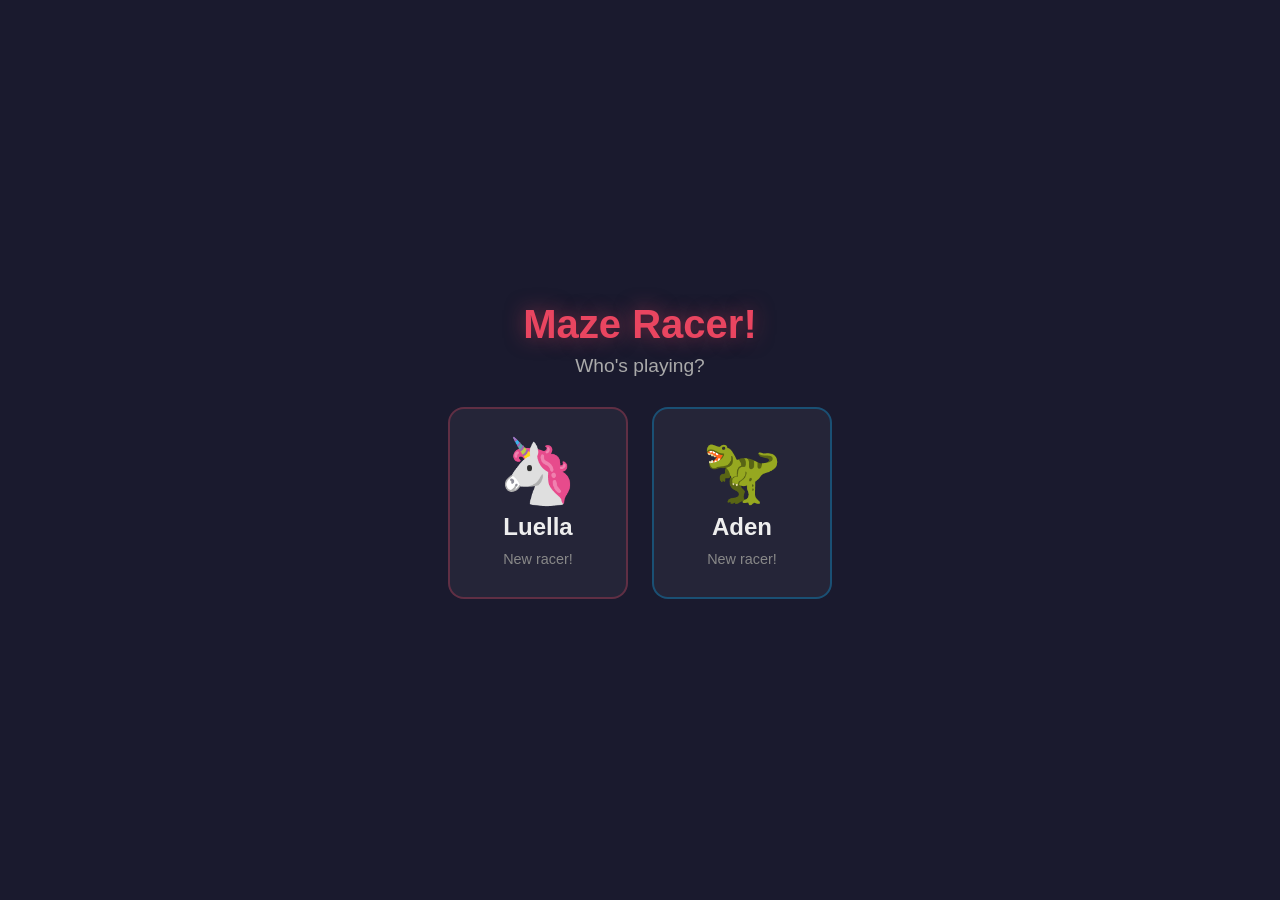
==== index.html @ b3b4258b "Restructure Maze Racer into multi-file project for iPad + GitHub Pages - Split single 896-line HTML " ====
<!DOCTYPE html>
<html lang="en">
<head>
  <meta charset="UTF-8">
  <meta name="viewport" content="width=device-width, initial-scale=1.0, viewport-fit=cover, user-scalable=no, maximum-scale=1">
  <meta name="apple-mobile-web-app-capable" content="yes">
  <meta name="apple-mobile-web-app-status-bar-style" content="black-translucent">
  <meta name="theme-color" content="#1a1a2e">
  <title>Maze Racer!</title>
  <link rel="stylesheet" href="css/styles.css">
</head>
<body>

  <!-- Profile Selection Screen -->
  <div id="profile-screen">
    <h1>Maze Racer!</h1>
    <p class="subtitle">Who's playing?</p>
    <div class="profile-cards">
      <button class="profile-card" data-profile="luella">
        <span class="profile-emoji">&#x1F984;</span>
        <span class="profile-name">Luella</span>
        <span class="profile-stats">New racer!</span>
      </button>
      <button class="profile-card" data-profile="aden">
        <span class="profile-emoji">&#x1F996;</span>
        <span class="profile-name">Aden</span>
        <span class="profile-stats">New racer!</span>
      </button>
    </div>
  </div>

  <!-- Game Container (hidden until profile is picked) -->
  <div id="game-container" class="hidden">
    <div id="header">
      <h1>Maze Racer!</h1>
      <div id="stats">
        Lv: <span id="level">1</span>
        &middot; Stars: <span id="stars">0</span>
        &middot; Time: <span id="timer">0s</span>
        &middot; Best: <span id="best">--</span>
      </div>
      <span id="profile-name"></span>
      <button id="switch-profile">Switch</button>
    </div>

    <canvas id="game" width="540" height="540"></canvas>
    <div id="message"></div>
    <div id="instructions">Use arrow keys or WASD to drive. Hold to go faster! Hit orange boost pads for TURBO!</div>

    <!-- D-Pad (hidden on non-touch devices) -->
    <div id="dpad-container" class="hidden">
      <button class="dpad-btn dpad-up" data-dir="up">&#x25B2;</button>
      <button class="dpad-btn dpad-left" data-dir="left">&#x25C0;</button>
      <div class="dpad-center">&#x25CF;</div>
      <button class="dpad-btn dpad-right" data-dir="right">&#x25B6;</button>
      <button class="dpad-btn dpad-down" data-dir="down">&#x25BC;</button>
    </div>
  </div>

  <script type="module" src="js/main.js"></script>
</body>
</html>
---- css/styles.css ----
/* styles.css — All styling: game, profiles, D-pad, responsive */

* { margin: 0; padding: 0; box-sizing: border-box; }

html, body {
  height: 100dvh;
  overflow: hidden;
  overscroll-behavior: none;
  -webkit-overflow-scrolling: none;
}

body {
  background: #1a1a2e;
  display: flex;
  flex-direction: column;
  align-items: center;
  font-family: 'Segoe UI', Tahoma, Geneva, Verdana, sans-serif;
  color: #eee;
  user-select: none;
  -webkit-user-select: none;
  -webkit-tap-highlight-color: transparent;
}

.hidden { display: none !important; }

/* ===== Profile Selection Screen ===== */
#profile-screen {
  display: flex;
  flex-direction: column;
  align-items: center;
  justify-content: center;
  height: 100dvh;
  width: 100%;
  padding: 20px;
}

#profile-screen h1 {
  color: #e94560;
  font-size: 2.5rem;
  margin-bottom: 8px;
  text-shadow: 0 0 20px rgba(233, 69, 96, 0.5);
}

.subtitle {
  color: #aaa;
  font-size: 1.2rem;
  margin-bottom: 30px;
}

.profile-cards {
  display: flex;
  gap: 24px;
  flex-wrap: wrap;
  justify-content: center;
}

.profile-card {
  background: rgba(255, 255, 255, 0.05);
  border: 2px solid rgba(255, 255, 255, 0.1);
  border-radius: 16px;
  padding: 30px 36px;
  cursor: pointer;
  display: flex;
  flex-direction: column;
  align-items: center;
  gap: 10px;
  min-width: 180px;
  transition: transform 0.2s, border-color 0.2s, box-shadow 0.2s;
  -webkit-appearance: none;
  appearance: none;
  font-family: inherit;
  color: inherit;
}

.profile-card:active {
  transform: scale(0.96);
}

.profile-card[data-profile="luella"] {
  border-color: rgba(233, 69, 96, 0.3);
}
.profile-card[data-profile="luella"]:hover,
.profile-card[data-profile="luella"]:active {
  border-color: #e94560;
  box-shadow: 0 0 25px rgba(233, 69, 96, 0.3);
}

.profile-card[data-profile="aden"] {
  border-color: rgba(0, 180, 255, 0.3);
}
.profile-card[data-profile="aden"]:hover,
.profile-card[data-profile="aden"]:active {
  border-color: #00b4ff;
  box-shadow: 0 0 25px rgba(0, 180, 255, 0.3);
}

.profile-emoji {
  font-size: 4rem;
  line-height: 1;
}

.profile-name {
  font-size: 1.5rem;
  font-weight: bold;
}

.profile-stats {
  font-size: 0.9rem;
  color: #888;
}

/* ===== Game Container ===== */
#game-container {
  display: flex;
  flex-direction: column;
  align-items: center;
  justify-content: flex-start;
  height: 100dvh;
  width: 100%;
  padding-top: 10px;
}

/* ===== Header / Stats Bar ===== */
#header {
  display: flex;
  align-items: center;
  justify-content: center;
  gap: 16px;
  flex-wrap: wrap;
  padding: 6px 16px;
  width: 100%;
  max-width: 720px;
}

#header h1 {
  color: #e94560;
  font-size: 1.5rem;
  text-shadow: 0 0 15px rgba(233, 69, 96, 0.4);
  margin-right: 4px;
}

#stats {
  font-size: 1rem;
  display: flex;
  gap: 14px;
  flex-wrap: wrap;
  align-items: center;
}

#stats span {
  color: #f5c518;
  font-weight: bold;
}

#profile-name {
  color: #aaa;
  font-size: 0.95rem;
}

#switch-profile {
  background: rgba(255, 255, 255, 0.08);
  border: 1px solid rgba(255, 255, 255, 0.15);
  border-radius: 6px;
  color: #aaa;
  font-size: 0.8rem;
  padding: 4px 10px;
  cursor: pointer;
  font-family: inherit;
  transition: background 0.2s;
}
#switch-profile:hover,
#switch-profile:active {
  background: rgba(255, 255, 255, 0.15);
  color: #fff;
}

/* ===== Canvas ===== */
#game {
  border: 3px solid #e94560;
  border-radius: 8px;
  box-shadow: 0 0 30px rgba(233, 69, 96, 0.3);
  margin-top: 8px;
  touch-action: none;
}

/* ===== Messages ===== */
#message {
  color: #f5c518;
  font-size: 1.2rem;
  margin-top: 8px;
  height: 30px;
  text-shadow: 0 0 10px rgba(245, 197, 24, 0.5);
  text-align: center;
}

#instructions {
  color: #666;
  font-size: 0.85rem;
  margin-top: 4px;
  text-align: center;
  padding: 0 20px;
}

/* ===== D-Pad ===== */
#dpad-container {
  display: grid;
  grid-template-areas:
    ".    up    ."
    "left center right"
    ".    down  .";
  grid-template-columns: 70px 70px 70px;
  grid-template-rows: 70px 70px 70px;
  gap: 4px;
  margin-top: 12px;
  z-index: 100;
  touch-action: none;
}

.dpad-btn {
  background: rgba(255, 255, 255, 0.12);
  border: 2px solid rgba(255, 255, 255, 0.2);
  border-radius: 12px;
  color: rgba(255, 255, 255, 0.6);
  font-size: 24px;
  display: flex;
  align-items: center;
  justify-content: center;
  cursor: pointer;
  -webkit-appearance: none;
  appearance: none;
  font-family: inherit;
  touch-action: none;
  transition: background 0.1s, border-color 0.1s;
}

.dpad-btn.active {
  background: rgba(233, 69, 96, 0.4);
  border-color: #e94560;
  color: #fff;
}

.dpad-up    { grid-area: up; }
.dpad-left  { grid-area: left; }
.dpad-right { grid-area: right; }
.dpad-down  { grid-area: down; }
.dpad-center {
  grid-area: center;
  display: flex;
  align-items: center;
  justify-content: center;
  color: rgba(255, 255, 255, 0.15);
  font-size: 20px;
}

/* ===== Responsive tweaks ===== */
@media (max-width: 400px) {
  #header h1 { font-size: 1.2rem; }
  #stats { font-size: 0.85rem; gap: 8px; }
  .profile-card { padding: 20px 24px; min-width: 140px; }
  .profile-emoji { font-size: 3rem; }
  .profile-name { font-size: 1.2rem; }
}

@media (max-height: 700px) {
  #game-container { padding-top: 4px; }
  #header { padding: 2px 10px; }
  #message { margin-top: 4px; height: 24px; font-size: 1rem; }
  #instructions { display: none; }
}

/* Hide instructions on touch devices */
@media (hover: none) and (pointer: coarse) {
  #instructions { display: none; }
}
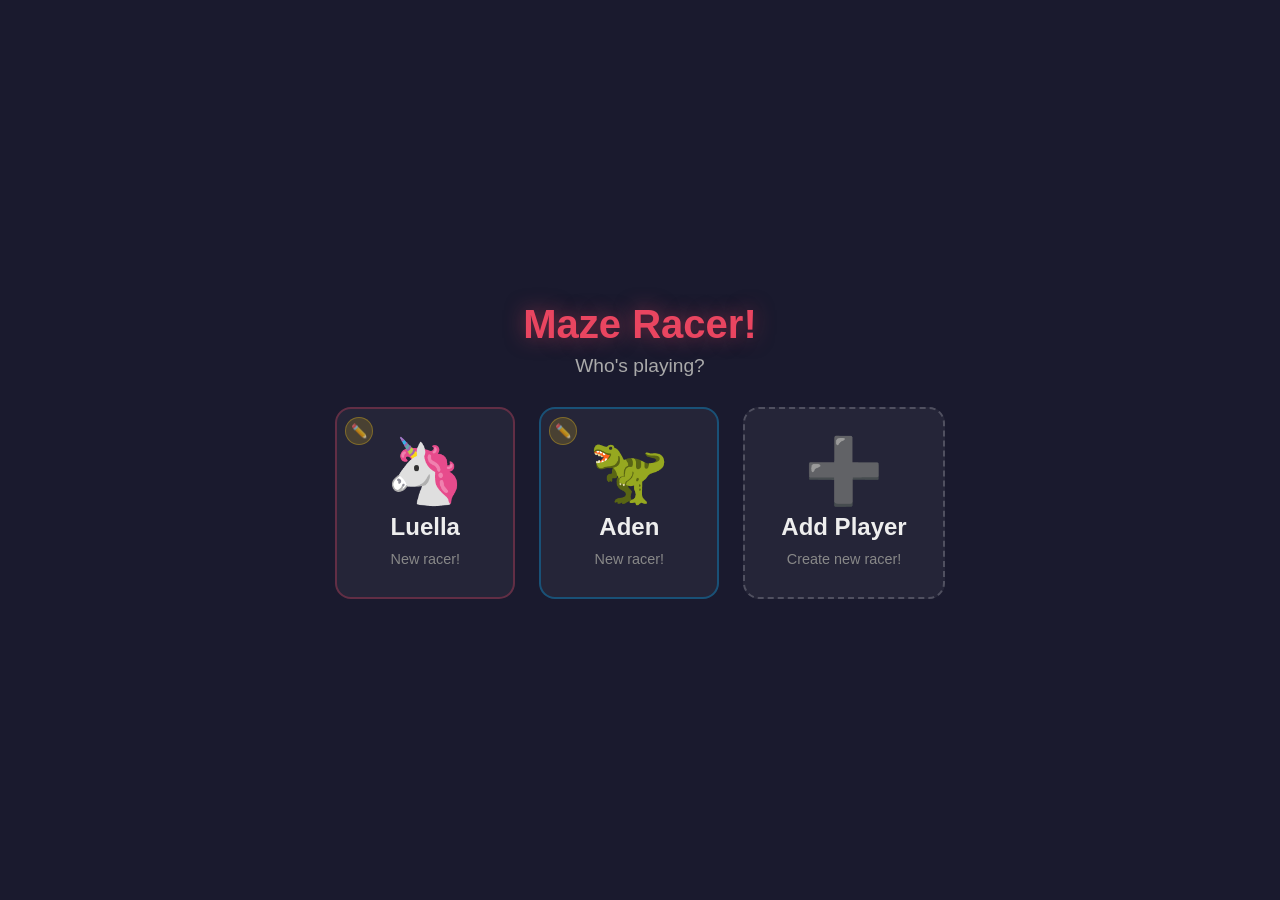
==== commit 0718b576: "Add Midnight Rescue mode, Danger Mode hazards, and retina/iPad fixes - New Midnight Rescue mode: col" ====
--- a/index.html
+++ b/index.html
@@ -5,8 +5,11 @@
   <meta name="viewport" content="width=device-width, initial-scale=1.0, viewport-fit=cover, user-scalable=no, maximum-scale=1">
   <meta name="apple-mobile-web-app-capable" content="yes">
   <meta name="apple-mobile-web-app-status-bar-style" content="black-translucent">
+  <meta name="apple-mobile-web-app-title" content="Maze Racer">
   <meta name="theme-color" content="#1a1a2e">
   <title>Maze Racer!</title>
+  <link rel="icon" type="image/svg+xml" href="icon.svg">
+  <link rel="apple-touch-icon" href="icon.svg">
   <link rel="stylesheet" href="css/styles.css">
 </head>
 <body>
@@ -15,17 +18,24 @@
   <div id="profile-screen">
     <h1>Maze Racer!</h1>
     <p class="subtitle">Who's playing?</p>
-    <div class="profile-cards">
-      <button class="profile-card" data-profile="luella">
-        <span class="profile-emoji">&#x1F984;</span>
-        <span class="profile-name">Luella</span>
-        <span class="profile-stats">New racer!</span>
-      </button>
-      <button class="profile-card" data-profile="aden">
-        <span class="profile-emoji">&#x1F996;</span>
-        <span class="profile-name">Aden</span>
-        <span class="profile-stats">New racer!</span>
-      </button>
+    <div class="profile-cards"></div>
+  </div>
+
+  <!-- New Profile Creation Screen -->
+  <div id="newprofile-screen" class="overlay hidden">
+    <h2 id="newprofile-title">&#x1F3CE;&#xFE0F; New Racer</h2>
+    <div class="newprofile-form">
+      <p class="picker-label">Name</p>
+      <input type="text" id="newprofile-name" class="newprofile-input"
+             maxlength="12" placeholder="Your name..." autocomplete="off">
+      <p class="picker-label">Pick Your Emoji</p>
+      <div class="emoji-grid" id="emoji-grid"></div>
+      <p class="picker-label">Pick Your Color</p>
+      <div class="color-swatches" id="newprofile-colors"></div>
+    </div>
+    <div class="newprofile-buttons">
+      <button class="menu-btn menu-done" id="newprofile-create">&#x2705; Save</button>
+      <button class="menu-btn menu-back" id="newprofile-cancel">&#x2B05;&#xFE0F; Back</button>
     </div>
   </div>
 
@@ -35,26 +45,85 @@
       <h1>Maze Racer!</h1>
       <div id="stats">
         Lv: <span id="level">1</span>
-        &middot; Stars: <span id="stars">0</span>
+        &middot; <span id="stars-label">Stars:</span> <span id="stars">0</span>
         &middot; Time: <span id="timer">0s</span>
         &middot; Best: <span id="best">--</span>
       </div>
       <span id="profile-name"></span>
-      <button id="switch-profile">Switch</button>
     </div>
 
     <canvas id="game" width="540" height="540"></canvas>
     <div id="message"></div>
     <div id="instructions">Use arrow keys or WASD to drive. Hold to go faster! Hit orange boost pads for TURBO!</div>
 
-    <!-- D-Pad (hidden on non-touch devices) -->
-    <div id="dpad-container" class="hidden">
-      <button class="dpad-btn dpad-up" data-dir="up">&#x25B2;</button>
-      <button class="dpad-btn dpad-left" data-dir="left">&#x25C0;</button>
-      <div class="dpad-center">&#x25CF;</div>
-      <button class="dpad-btn dpad-right" data-dir="right">&#x25B6;</button>
-      <button class="dpad-btn dpad-down" data-dir="down">&#x25BC;</button>
+    <!-- Bottom controls: pause button + D-Pad -->
+    <div id="bottom-controls">
+      <button id="menu-btn" aria-label="Menu">&#x23F8;&#xFE0F;</button>
+      <div id="dpad-container" class="hidden">
+        <button class="dpad-btn dpad-up" data-dir="up">&#x25B2;</button>
+        <button class="dpad-btn dpad-left" data-dir="left">&#x25C0;</button>
+        <div class="dpad-center">&#x25CF;</div>
+        <button class="dpad-btn dpad-right" data-dir="right">&#x25B6;</button>
+        <button class="dpad-btn dpad-down" data-dir="down">&#x25BC;</button>
+      </div>
     </div>
+  </div>
+
+  <!-- Home Screen (lobby after profile pick) -->
+  <div id="home-screen" class="overlay hidden">
+    <span id="home-emoji" class="home-emoji"></span>
+    <h2 id="home-name" class="home-name"></h2>
+    <div class="menu-buttons">
+      <button class="menu-btn home-primary" id="home-play">&#x1F3C1; Maze Racer</button>
+      <button class="menu-btn home-rescue" id="home-rescue">&#x1F319; Midnight Rescue</button>
+      <button class="menu-btn" id="home-levels">&#x1F3AF; Pick Level</button>
+      <button class="menu-btn" id="home-car">&#x1F3CE;&#xFE0F; Pick Car</button>
+      <button class="menu-btn" id="home-scoreboard">&#x1F3C6; Best Times</button>
+      <button class="menu-btn" id="home-challenge">&#x1F607; Danger Mode: OFF</button>
+      <button class="menu-btn" id="home-switch">&#x1F464; Switch Player</button>
+    </div>
+  </div>
+
+  <!-- Pause Menu Overlay -->
+  <div id="menu-screen" class="overlay hidden">
+    <h2>&#x23F8;&#xFE0F; Paused</h2>
+    <div class="menu-buttons">
+      <button class="menu-btn" id="menu-resume">&#x25B6;&#xFE0F; Resume</button>
+      <button class="menu-btn" id="menu-restart">&#x1F504; Restart Level</button>
+      <button class="menu-btn" id="menu-levels">&#x1F3C1; Pick Level</button>
+      <button class="menu-btn" id="menu-scoreboard">&#x1F3C6; Best Times</button>
+      <button class="menu-btn" id="menu-car">&#x1F3CE;&#xFE0F; Pick Car</button>
+      <button class="menu-btn" id="menu-challenge">&#x1F607; Danger Mode: OFF</button>
+      <button class="menu-btn" id="menu-switch">&#x1F464; Switch Player</button>
+    </div>
+  </div>
+
+  <!-- Level Select Overlay -->
+  <div id="level-screen" class="overlay hidden">
+    <h2>&#x1F3C1; Pick a Level</h2>
+    <div class="level-grid" id="level-grid"></div>
+    <button class="menu-btn menu-back" id="level-back">&#x2B05;&#xFE0F; Back</button>
+  </div>
+
+  <!-- Scoreboard Overlay -->
+  <div id="scoreboard-screen" class="overlay hidden">
+    <h2>&#x1F3C6; Best Times</h2>
+    <div id="scoreboard-list"></div>
+    <div id="scoreboard-summary"></div>
+    <button class="menu-btn menu-back" id="scoreboard-back">&#x2B05;&#xFE0F; Back</button>
+  </div>
+
+  <!-- Car Picker Overlay -->
+  <div id="car-screen" class="overlay hidden">
+    <h2>&#x1F3CE;&#xFE0F; Pick Your Car</h2>
+    <canvas id="car-preview" width="160" height="160"></canvas>
+    <p class="picker-label">Color</p>
+    <div class="color-swatches" id="color-swatches"></div>
+    <p class="picker-label">Stripe</p>
+    <div class="stripe-options" id="stripe-options"></div>
+    <p class="picker-label">Decal</p>
+    <div class="decal-options" id="decal-options"></div>
+    <button class="menu-btn menu-done" id="car-done">&#x2705; Done</button>
   </div>
 
   <script type="module" src="js/main.js"></script>
--- a/css/styles.css
+++ b/css/styles.css
@@ -72,26 +72,75 @@
   color: inherit;
 }
 
+.profile-card {
+  position: relative;
+}
+
 .profile-card:active {
   transform: scale(0.96);
 }
 
-.profile-card[data-profile="luella"] {
-  border-color: rgba(233, 69, 96, 0.3);
-}
-.profile-card[data-profile="luella"]:hover,
-.profile-card[data-profile="luella"]:active {
-  border-color: #e94560;
-  box-shadow: 0 0 25px rgba(233, 69, 96, 0.3);
-}
-
-.profile-card[data-profile="aden"] {
-  border-color: rgba(0, 180, 255, 0.3);
-}
-.profile-card[data-profile="aden"]:hover,
-.profile-card[data-profile="aden"]:active {
-  border-color: #00b4ff;
-  box-shadow: 0 0 25px rgba(0, 180, 255, 0.3);
+/* "Add Player" card */
+.profile-add {
+  border-style: dashed !important;
+  border-color: rgba(255, 255, 255, 0.2) !important;
+}
+.profile-add:hover,
+.profile-add:active {
+  border-color: rgba(255, 255, 255, 0.4) !important;
+  box-shadow: 0 0 20px rgba(255, 255, 255, 0.1);
+}
+
+/* Edit button on profile cards */
+.profile-edit {
+  position: absolute;
+  top: 8px;
+  left: 8px;
+  background: rgba(245, 197, 24, 0.25);
+  border: 1px solid rgba(245, 197, 24, 0.5);
+  border-radius: 50%;
+  width: 28px;
+  height: 28px;
+  color: #fff;
+  font-size: 0.85rem;
+  cursor: pointer;
+  display: flex;
+  align-items: center;
+  justify-content: center;
+  -webkit-appearance: none;
+  appearance: none;
+  padding: 0;
+  opacity: 0.7;
+  transition: opacity 0.2s, background 0.2s;
+}
+.profile-edit:hover,
+.profile-edit:active {
+  opacity: 1;
+  background: rgba(245, 197, 24, 0.45);
+}
+
+/* Delete button on custom profiles */
+.profile-delete {
+  position: absolute;
+  top: 8px;
+  right: 8px;
+  background: rgba(255, 0, 0, 0.3);
+  border: 1px solid rgba(255, 0, 0, 0.5);
+  border-radius: 50%;
+  width: 28px;
+  height: 28px;
+  color: #fff;
+  font-size: 0.9rem;
+  cursor: pointer;
+  display: flex;
+  align-items: center;
+  justify-content: center;
+  -webkit-appearance: none;
+  appearance: none;
+  padding: 0;
+}
+.profile-delete:active {
+  background: rgba(255, 0, 0, 0.6);
 }
 
 .profile-emoji {
@@ -157,21 +206,40 @@
   font-size: 0.95rem;
 }
 
-#switch-profile {
-  background: rgba(255, 255, 255, 0.08);
-  border: 1px solid rgba(255, 255, 255, 0.15);
-  border-radius: 6px;
-  color: #aaa;
-  font-size: 0.8rem;
-  padding: 4px 10px;
-  cursor: pointer;
-  font-family: inherit;
-  transition: background 0.2s;
-}
-#switch-profile:hover,
-#switch-profile:active {
-  background: rgba(255, 255, 255, 0.15);
-  color: #fff;
+/* ===== Bottom Controls (pause button + D-pad) ===== */
+#bottom-controls {
+  display: flex;
+  align-items: center;
+  justify-content: center;
+  gap: 24px;
+  margin-top: 8px;
+  width: 100%;
+  max-width: 720px;
+  padding: 0 16px;
+}
+
+#menu-btn {
+  background: rgba(255, 255, 255, 0.10);
+  border: 2px solid rgba(255, 255, 255, 0.2);
+  border-radius: 16px;
+  color: #eee;
+  font-size: 1.8rem;
+  padding: 0;
+  cursor: pointer;
+  width: 64px;
+  height: 64px;
+  display: flex;
+  align-items: center;
+  justify-content: center;
+  -webkit-appearance: none;
+  appearance: none;
+  transition: background 0.2s, border-color 0.2s;
+  flex-shrink: 0;
+}
+#menu-btn:hover,
+#menu-btn:active {
+  background: rgba(233, 69, 96, 0.3);
+  border-color: #e94560;
 }
 
 /* ===== Canvas ===== */
@@ -211,7 +279,6 @@
   grid-template-columns: 70px 70px 70px;
   grid-template-rows: 70px 70px 70px;
   gap: 4px;
-  margin-top: 12px;
   z-index: 100;
   touch-action: none;
 }
@@ -272,3 +339,335 @@
 @media (hover: none) and (pointer: coarse) {
   #instructions { display: none; }
 }
+
+/* ===== Overlay Screens (Menu, Level Select, Scoreboard, Car Picker) ===== */
+.overlay {
+  position: fixed;
+  inset: 0;
+  background: rgba(26, 26, 46, 0.96);
+  display: flex;
+  flex-direction: column;
+  align-items: center;
+  justify-content: center;
+  z-index: 200;
+  gap: 14px;
+  padding: 20px;
+  overflow-y: auto;
+  -webkit-overflow-scrolling: touch;
+}
+
+.overlay h2 {
+  color: #f5c518;
+  font-size: 1.6rem;
+  text-shadow: 0 0 15px rgba(245, 197, 24, 0.4);
+  margin-bottom: 6px;
+}
+
+/* ===== Home Screen ===== */
+#home-screen {
+  background: rgba(26, 26, 46, 1);
+}
+
+.home-emoji {
+  font-size: 5rem;
+  line-height: 1;
+}
+
+.home-name {
+  font-size: 2rem;
+  color: #fff;
+  margin-bottom: 10px;
+}
+
+.home-primary {
+  background: rgba(233, 69, 96, 0.25) !important;
+  border-color: #e94560 !important;
+  font-size: 1.4rem !important;
+  text-align: center !important;
+  padding: 18px 20px !important;
+}
+
+.home-primary:active {
+  background: rgba(233, 69, 96, 0.5) !important;
+}
+
+.home-rescue {
+  background: rgba(110, 80, 200, 0.22) !important;
+  border-color: #9c7dff !important;
+  font-size: 1.35rem !important;
+  text-align: center !important;
+  padding: 16px 20px !important;
+}
+
+.home-rescue:active {
+  background: rgba(110, 80, 200, 0.45) !important;
+}
+
+/* ===== Menu Buttons ===== */
+.menu-buttons {
+  display: flex;
+  flex-direction: column;
+  gap: 10px;
+  width: 280px;
+}
+
+.menu-btn {
+  background: rgba(255, 255, 255, 0.08);
+  border: 2px solid rgba(255, 255, 255, 0.15);
+  border-radius: 14px;
+  color: #eee;
+  font-size: 1.25rem;
+  padding: 14px 20px;
+  cursor: pointer;
+  font-family: inherit;
+  text-align: left;
+  transition: background 0.15s, border-color 0.15s, transform 0.1s;
+  -webkit-appearance: none;
+  appearance: none;
+}
+
+.menu-btn:active {
+  background: rgba(233, 69, 96, 0.3);
+  border-color: #e94560;
+  transform: scale(0.97);
+}
+
+.menu-back,
+.menu-done {
+  text-align: center;
+  margin-top: 10px;
+}
+
+/* ===== Level Select Grid ===== */
+.level-grid {
+  display: grid;
+  grid-template-columns: repeat(5, 56px);
+  gap: 10px;
+  justify-content: center;
+  margin: 10px 0;
+}
+
+.level-btn {
+  width: 56px;
+  height: 56px;
+  border-radius: 50%;
+  border: 2px solid;
+  font-size: 1.2rem;
+  font-weight: bold;
+  cursor: pointer;
+  font-family: inherit;
+  -webkit-appearance: none;
+  appearance: none;
+  transition: transform 0.15s;
+}
+
+.level-btn:active {
+  transform: scale(0.92);
+}
+
+.level-btn.unlocked {
+  background: rgba(233, 69, 96, 0.25);
+  border-color: rgba(233, 69, 96, 0.6);
+  color: #fff;
+}
+
+.level-btn.locked {
+  background: rgba(255, 255, 255, 0.04);
+  border-color: rgba(255, 255, 255, 0.1);
+  color: #444;
+  pointer-events: none;
+}
+
+.level-btn.current {
+  box-shadow: 0 0 16px rgba(245, 197, 24, 0.5);
+  border-color: #f5c518;
+  background: rgba(245, 197, 24, 0.2);
+}
+
+/* ===== Scoreboard ===== */
+#scoreboard-list {
+  max-height: 50vh;
+  overflow-y: auto;
+  -webkit-overflow-scrolling: touch;
+  width: 300px;
+  display: flex;
+  flex-direction: column;
+  gap: 8px;
+}
+
+.scoreboard-row {
+  display: flex;
+  align-items: center;
+  gap: 12px;
+  padding: 10px 14px;
+  background: rgba(255, 255, 255, 0.05);
+  border-radius: 10px;
+  border-left: 4px solid #e94560;
+}
+
+.scoreboard-level {
+  font-size: 1.1rem;
+  font-weight: bold;
+  color: #f5c518;
+  min-width: 65px;
+}
+
+.scoreboard-time {
+  font-size: 1rem;
+  color: #eee;
+  flex: 1;
+  text-align: right;
+}
+
+#scoreboard-summary {
+  margin-top: 12px;
+  font-size: 1.1rem;
+  color: #aaa;
+  text-align: center;
+}
+
+/* ===== Car Picker ===== */
+#car-preview {
+  border: 2px solid rgba(255, 255, 255, 0.1);
+  border-radius: 12px;
+  background: #16213e;
+}
+
+.picker-label {
+  color: #aaa;
+  font-size: 0.9rem;
+  margin: 8px 0 4px;
+  text-align: center;
+}
+
+.color-swatches {
+  display: flex;
+  gap: 10px;
+  flex-wrap: wrap;
+  justify-content: center;
+  max-width: 340px;
+}
+
+.color-swatch {
+  width: 44px;
+  height: 44px;
+  border-radius: 50%;
+  border: 3px solid transparent;
+  cursor: pointer;
+  transition: border-color 0.2s, transform 0.2s;
+  -webkit-appearance: none;
+  appearance: none;
+}
+
+.color-swatch.selected {
+  border-color: #fff;
+  transform: scale(1.2);
+}
+
+.stripe-options,
+.decal-options {
+  display: flex;
+  gap: 8px;
+  justify-content: center;
+  flex-wrap: wrap;
+}
+
+.stripe-btn,
+.decal-btn {
+  padding: 10px 14px;
+  border-radius: 10px;
+  border: 2px solid rgba(255, 255, 255, 0.1);
+  background: rgba(255, 255, 255, 0.05);
+  color: #eee;
+  font-size: 1.05rem;
+  cursor: pointer;
+  -webkit-appearance: none;
+  appearance: none;
+  transition: border-color 0.15s, background 0.15s;
+}
+
+.stripe-btn.selected,
+.decal-btn.selected {
+  border-color: #f5c518;
+  background: rgba(245, 197, 24, 0.15);
+}
+
+.stripe-btn:active,
+.decal-btn:active {
+  transform: scale(0.95);
+}
+
+/* ===== New Profile Screen ===== */
+.newprofile-form {
+  display: flex;
+  flex-direction: column;
+  align-items: center;
+  gap: 8px;
+}
+
+.newprofile-input {
+  background: rgba(255, 255, 255, 0.08);
+  border: 2px solid rgba(255, 255, 255, 0.2);
+  border-radius: 12px;
+  color: #eee;
+  font-size: 1.3rem;
+  padding: 12px 16px;
+  width: 260px;
+  text-align: center;
+  font-family: inherit;
+  outline: none;
+}
+.newprofile-input:focus {
+  border-color: #f5c518;
+}
+.newprofile-input.error {
+  border-color: #e94560;
+}
+
+.emoji-grid {
+  display: flex;
+  flex-wrap: wrap;
+  gap: 8px;
+  justify-content: center;
+  max-width: 340px;
+}
+
+.emoji-btn {
+  width: 48px;
+  height: 48px;
+  font-size: 1.6rem;
+  border-radius: 10px;
+  border: 2px solid rgba(255, 255, 255, 0.1);
+  background: rgba(255, 255, 255, 0.05);
+  cursor: pointer;
+  display: flex;
+  align-items: center;
+  justify-content: center;
+  -webkit-appearance: none;
+  appearance: none;
+  padding: 0;
+  transition: border-color 0.15s, transform 0.15s;
+}
+.emoji-btn.selected {
+  border-color: #f5c518;
+  background: rgba(245, 197, 24, 0.15);
+  transform: scale(1.15);
+}
+
+/* ===== Danger Mode Toggle ===== */
+.danger-on {
+  background: rgba(255, 60, 0, 0.25) !important;
+  border-color: #ff3c00 !important;
+  color: #ff6633 !important;
+}
+.danger-on:active {
+  background: rgba(255, 60, 0, 0.4) !important;
+}
+
+.newprofile-buttons {
+  display: flex;
+  flex-direction: column;
+  gap: 8px;
+  width: 260px;
+  margin-top: 10px;
+}
